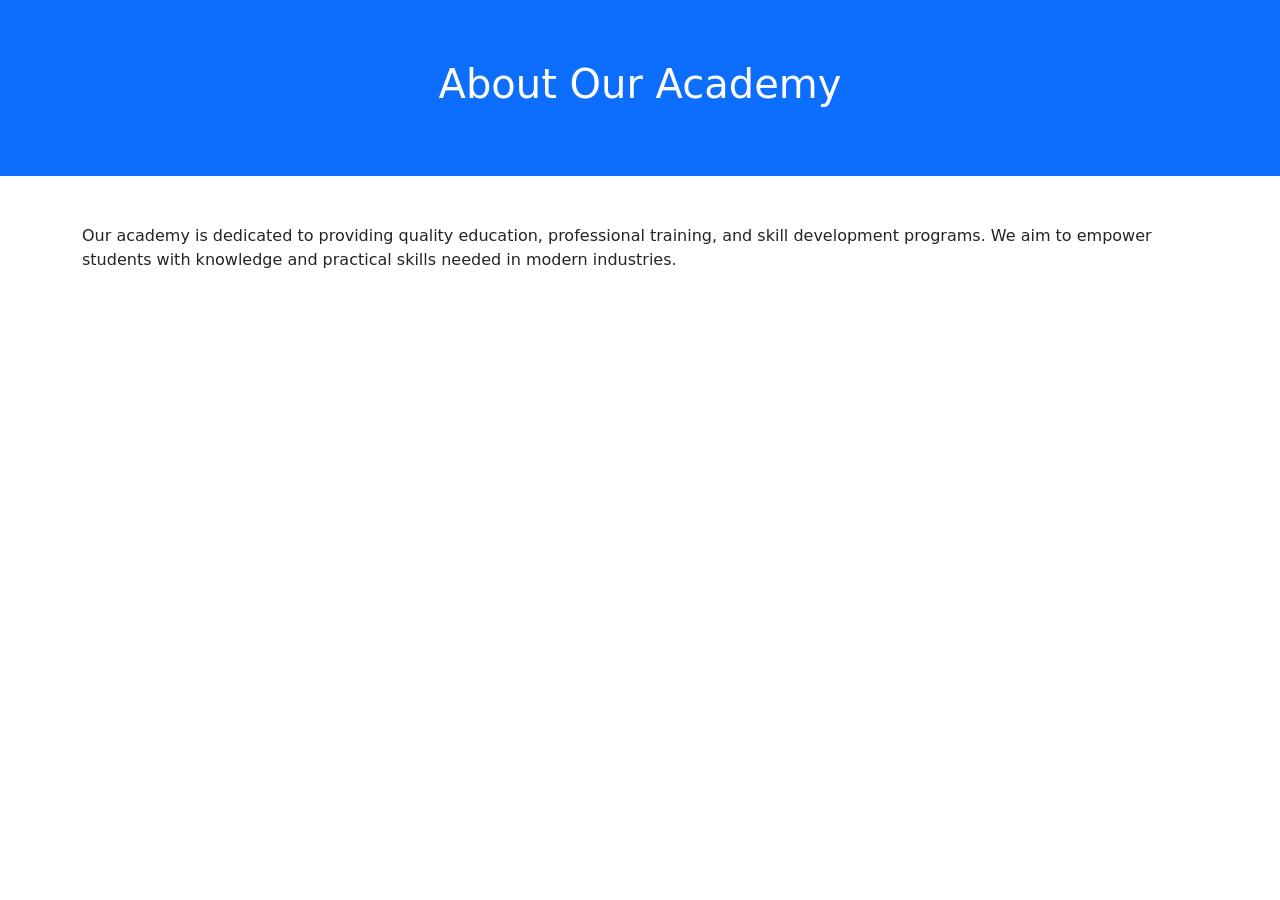
==== about.html @ 00bd58a9 "Add files via upload hy" ====
<!-- ========================= -->
<!-- about.html -->
<!-- ========================= -->
<!DOCTYPE html>
<html lang="en">
<head>
<meta charset="UTF-8">
<meta name="viewport" content="width=device-width, initial-scale=1.0">
<title>About | Academy</title>
<link href="https://cdn.jsdelivr.net/npm/bootstrap@5.3.2/dist/css/bootstrap.min.css" rel="stylesheet">
<link rel="stylesheet" href="css/style.css">
</head>
<body>

<!-- same navbar here -->

<section class="page-header">
<h1>About Our Academy</h1>
</section>

<div class="container py-5">
<p>
Our academy is dedicated to providing quality education, professional training, and skill development programs.
We aim to empower students with knowledge and practical skills needed in modern industries.
</p>
</div>

</body>
</html>
---- css/style.css ----
<!-- ========================= -->
<!-- css/style.css -->
<!-- ========================= -->

body{
font-family:Arial, Helvetica, sans-serif;
}

.hero{
height:90vh;
background:linear-gradient(rgba(0,0,0,0.6),rgba(0,0,0,0.6)),url("https://images.unsplash.com/photo-1523240795612-9a054b0db644");
background-size:cover;
background-position:center;
display:flex;
align-items:center;
}

.page-header{
background:#0d6efd;
color:white;
padding:60px;
text-align:center;
}

.card:hover{
transform:translateY(-5px);
transition:0.3s;
box-shadow:0 10px 20px rgba(0,0,0,0.2);
}
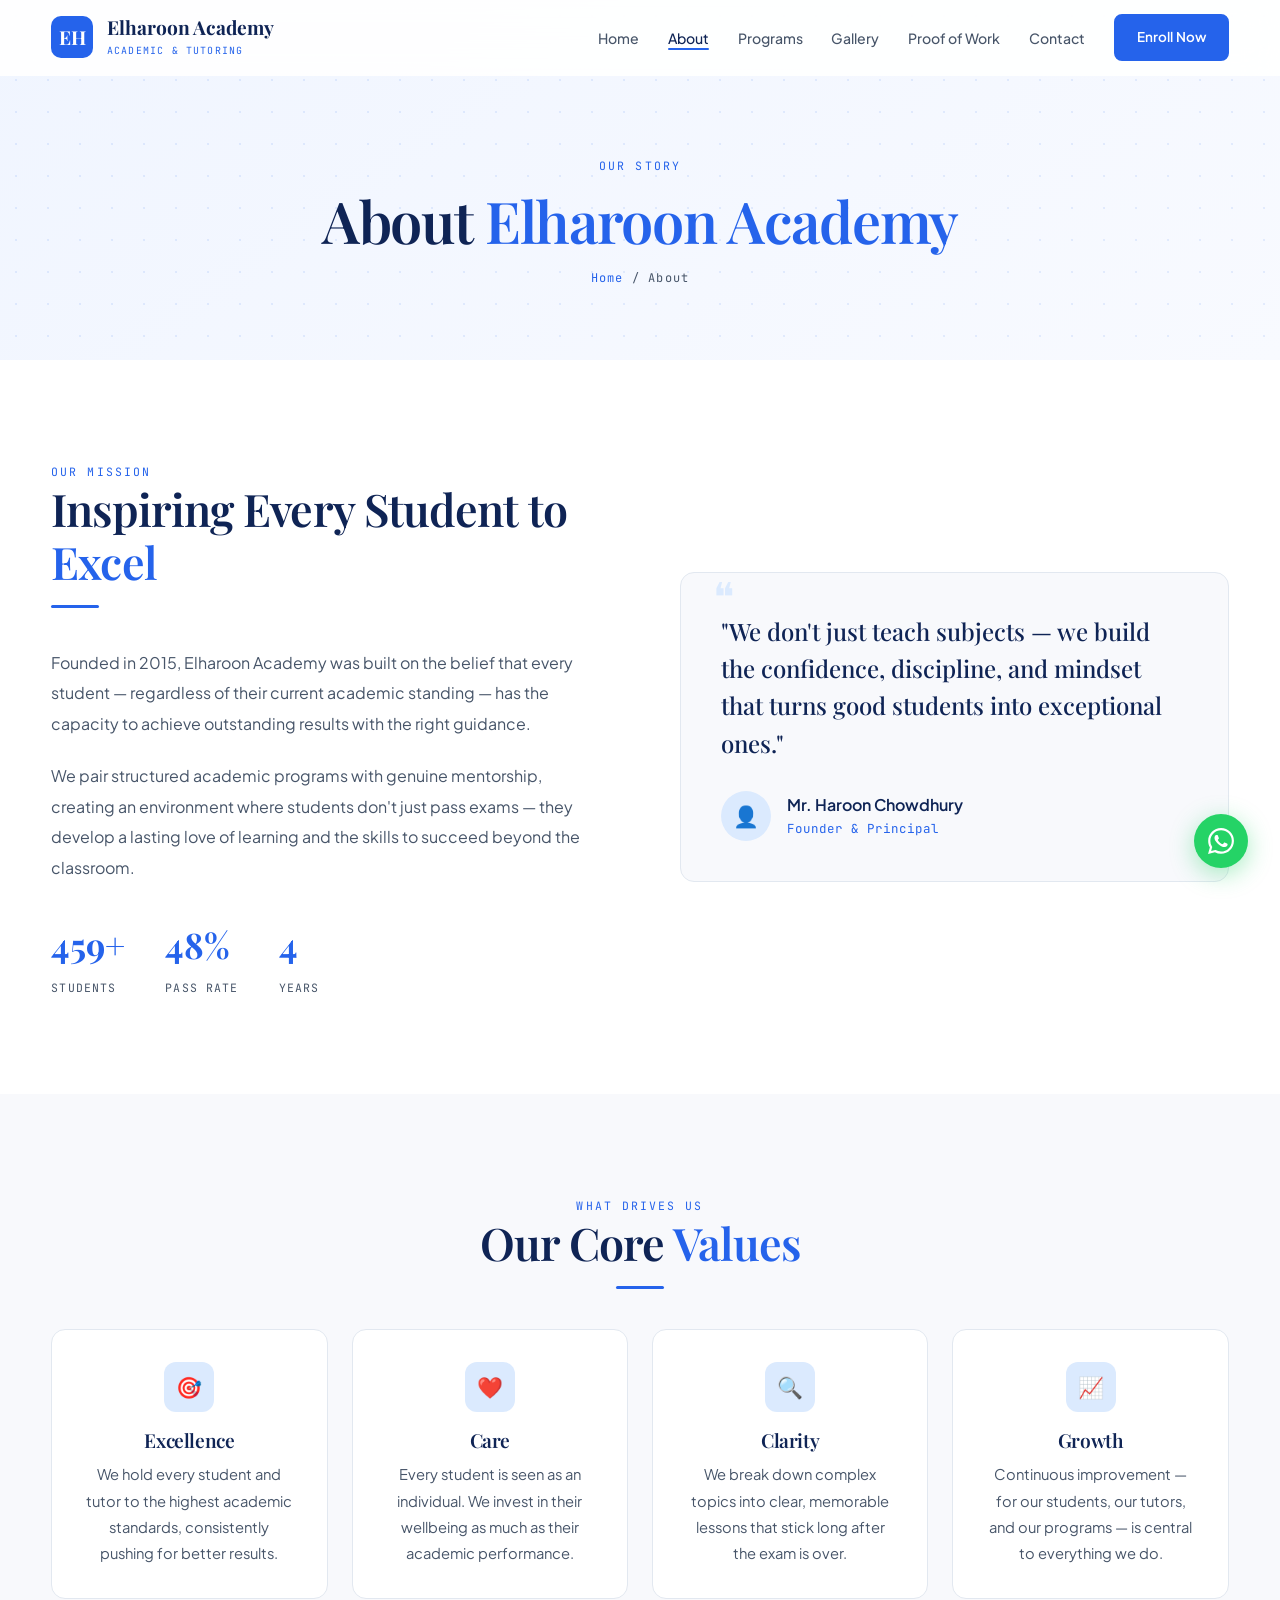
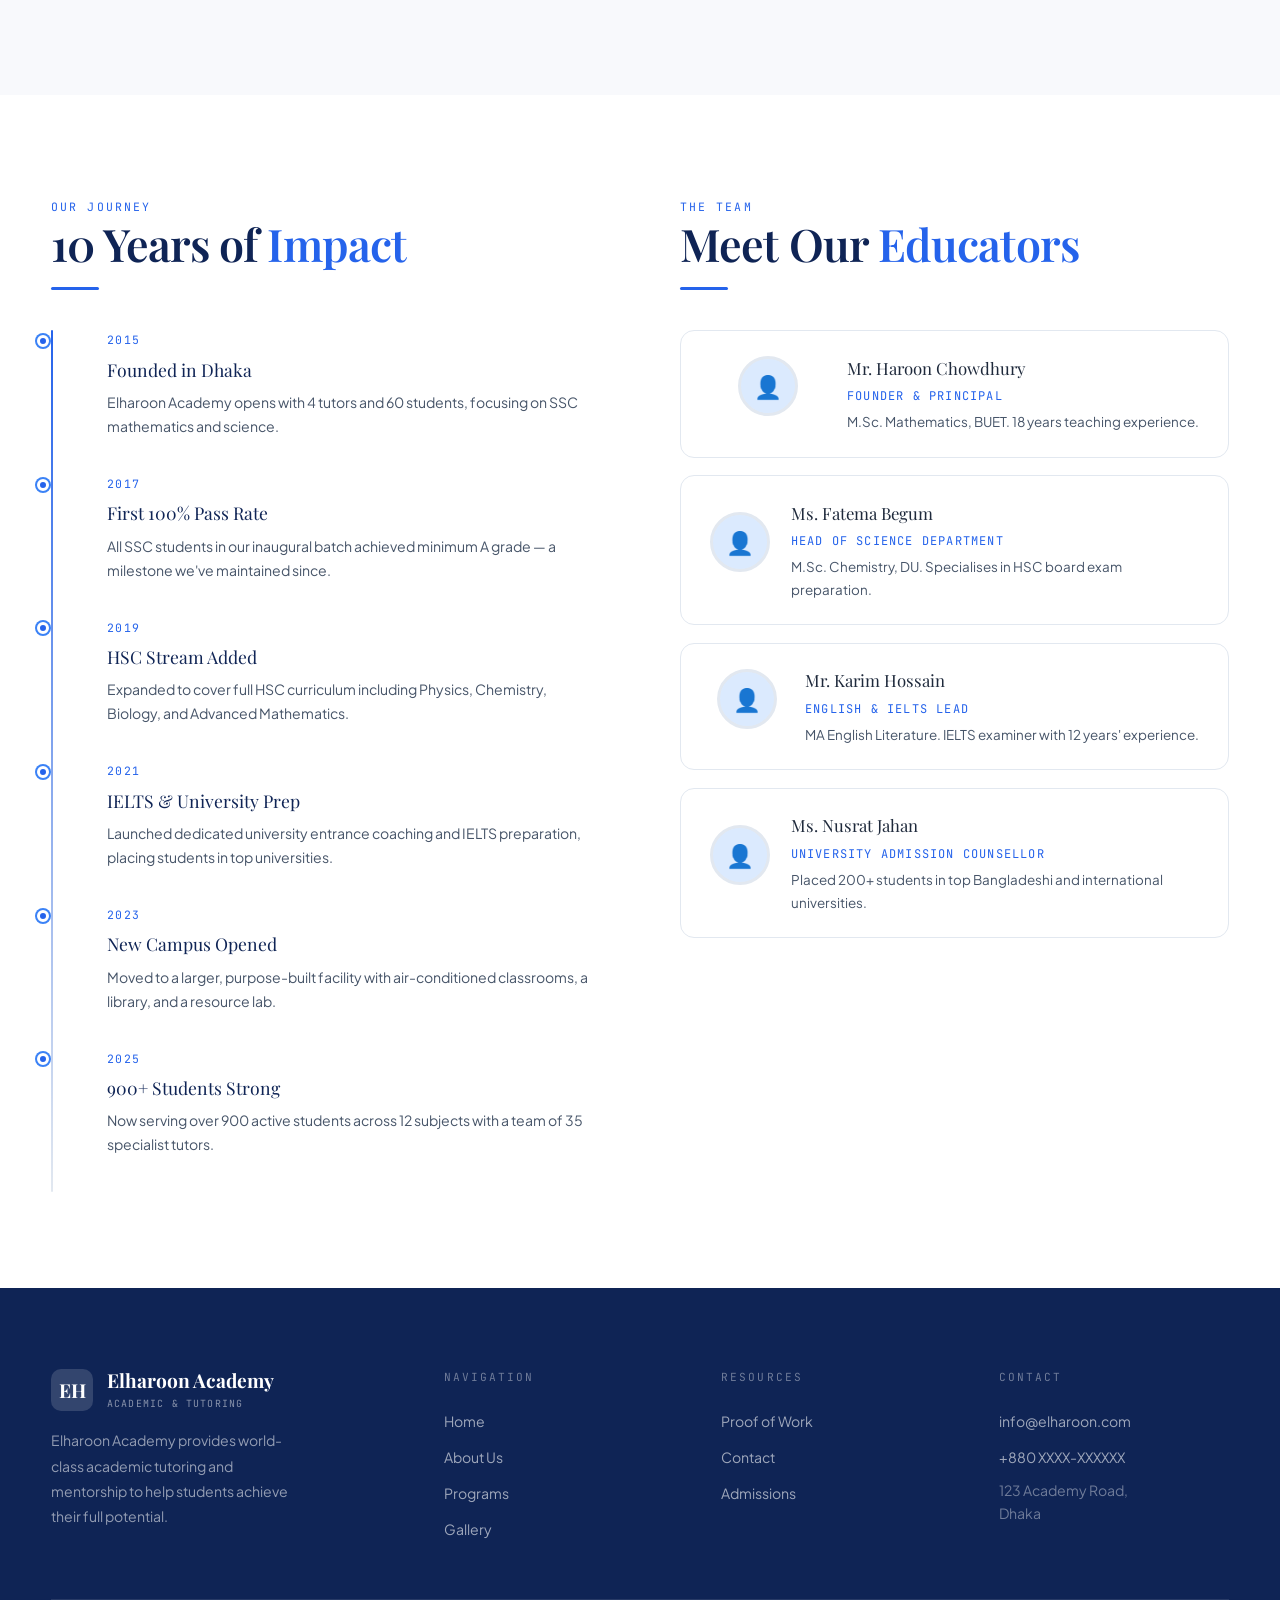
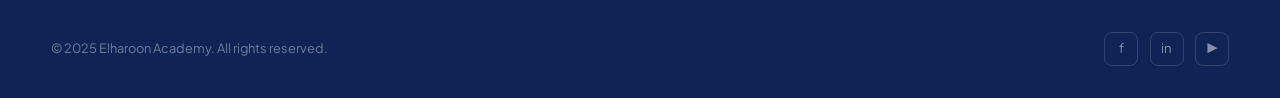
==== commit f687ff09: "Add files via upload" ====
--- a/about.html
+++ b/about.html
@@ -1,36 +1,106 @@
-
-
-<!-- ========================= -->
-<!-- about.html -->
-<!-- ========================= -->
-<!DOCTYPE html>
-<html lang="en">
-<head>
-<meta charset="UTF-8">
-<meta name="viewport" content="width=device-width, initial-scale=1.0">
-<title>About | Academy</title>
-<link href="https://cdn.jsdelivr.net/npm/bootstrap@5.3.2/dist/css/bootstrap.min.css" rel="stylesheet">
-<link rel="stylesheet" href="css/style.css">
-</head>
-<body>
-
-<!-- same navbar here -->
-
-<section class="page-header">
-<h1>About Our Academy</h1>
-</section>
-
-<div class="container py-5">
-<p>
-Our academy is dedicated to providing quality education, professional training, and skill development programs.
-We aim to empower students with knowledge and practical skills needed in modern industries.
-</p>
-</div>
-
-</body>
-</html>
-
-
-
-
-
+<!DOCTYPE html>
+<html lang="en">
+<head>
+  <meta charset="UTF-8" /><meta name="viewport" content="width=device-width, initial-scale=1.0" />
+  <title>About — Elharoon Academy</title>
+  <link rel="stylesheet" href="css/style.css" />
+</head>
+<body>
+<nav class="nav"><div class="nav__inner"><a href="index.html" class="nav__logo"><div class="nav__logo-icon">EH</div><div><span class="nav__logo-name">Elharoon Academy</span><span class="nav__logo-tag">Academic &amp; Tutoring</span></div></a><ul class="nav__links"><li><a href="index.html" class="nav__link">Home</a></li><li><a href="about.html" class="nav__link">About</a></li><li><a href="programs.html" class="nav__link">Programs</a></li><li><a href="gallery.html" class="nav__link">Gallery</a></li><li><a href="proof.html" class="nav__link">Proof of Work</a></li><li><a href="contact.html" class="nav__link">Contact</a></li><li><a href="contact.html" class="btn btn-primary nav__cta">Enroll Now</a></li></ul><button class="nav__toggle"><span></span><span></span><span></span></button></div></nav>
+
+<div class="page-hero"><div class="page-hero__inner container"><p class="eyebrow">Our Story</p><h1 class="page-hero__title">About <span class="text-blue">Elharoon Academy</span></h1><p class="breadcrumb"><a href="index.html">Home</a> / About</p></div></div>
+
+<!-- MISSION -->
+<section class="section">
+  <div class="container">
+    <div class="grid-2" style="align-items:center;gap:5rem">
+      <div class="reveal">
+        <p class="eyebrow">Our Mission</p>
+        <h2 class="section-title" style="text-align:left">Inspiring Every Student to <span class="text-blue">Excel</span></h2>
+        <div class="rule rule--left"></div>
+        <p style="color:var(--slate);line-height:1.9;margin-bottom:1.4rem">Founded in 2015, Elharoon Academy was built on the belief that every student — regardless of their current academic standing — has the capacity to achieve outstanding results with the right guidance.</p>
+        <p style="color:var(--slate);line-height:1.9;margin-bottom:2rem">We pair structured academic programs with genuine mentorship, creating an environment where students don't just pass exams — they develop a lasting love of learning and the skills to succeed beyond the classroom.</p>
+        <div style="display:flex;gap:2.5rem;flex-wrap:wrap">
+          <div><div style="font-family:var(--font-display);font-size:2.2rem;font-weight:700;color:var(--blue-mid)" data-target="900" data-suffix="+">0</div><div style="font-size:.72rem;font-family:var(--font-mono);color:var(--slate);letter-spacing:.1em;text-transform:uppercase;margin-top:.2rem">Students</div></div>
+          <div><div style="font-family:var(--font-display);font-size:2.2rem;font-weight:700;color:var(--blue-mid)" data-target="98" data-suffix="%">0</div><div style="font-size:.72rem;font-family:var(--font-mono);color:var(--slate);letter-spacing:.1em;text-transform:uppercase;margin-top:.2rem">Pass Rate</div></div>
+          <div><div style="font-family:var(--font-display);font-size:2.2rem;font-weight:700;color:var(--blue-mid)" data-target="10" data-suffix="">0</div><div style="font-size:.72rem;font-family:var(--font-mono);color:var(--slate);letter-spacing:.1em;text-transform:uppercase;margin-top:.2rem">Years</div></div>
+        </div>
+      </div>
+      <div class="reveal">
+        <div style="background:var(--off);border:1px solid var(--border);border-radius:var(--radius);padding:2.5rem;position:relative">
+          <div style="position:absolute;top:-12px;left:2rem;font-size:2.5rem;color:var(--blue-pale)">❝</div>
+          <blockquote style="font-family:var(--font-display);font-size:1.5rem;font-weight:500;line-height:1.55;color:var(--navy);margin-bottom:1.8rem">"We don't just teach subjects — we build the confidence, discipline, and mindset that turns good students into exceptional ones."</blockquote>
+          <div style="display:flex;align-items:center;gap:1rem">
+            <div style="width:50px;height:50px;border-radius:50%;background:var(--blue-pale);display:flex;align-items:center;justify-content:center;font-size:1.3rem">👤</div>
+            <div><div style="font-weight:600;color:var(--navy)">Mr. Haroon Chowdhury</div><div style="font-size:.78rem;font-family:var(--font-mono);color:var(--blue-mid);letter-spacing:.08em">Founder &amp; Principal</div></div>
+          </div>
+        </div>
+      </div>
+    </div>
+  </div>
+</section>
+
+<!-- VALUES -->
+<section class="section section--bg">
+  <div class="container text-center">
+    <p class="eyebrow">What Drives Us</p>
+    <h2 class="section-title">Our Core <span class="text-blue">Values</span></h2>
+    <div class="rule"></div>
+    <div class="grid-4" style="margin-top:1rem">
+      <div class="card reveal text-center"><div class="card__icon" style="margin:0 auto 1.1rem">🎯</div><h3 class="card__title">Excellence</h3><p class="card__text">We hold every student and tutor to the highest academic standards, consistently pushing for better results.</p></div>
+      <div class="card reveal text-center"><div class="card__icon" style="margin:0 auto 1.1rem">❤️</div><h3 class="card__title">Care</h3><p class="card__text">Every student is seen as an individual. We invest in their wellbeing as much as their academic performance.</p></div>
+      <div class="card reveal text-center"><div class="card__icon" style="margin:0 auto 1.1rem">🔍</div><h3 class="card__title">Clarity</h3><p class="card__text">We break down complex topics into clear, memorable lessons that stick long after the exam is over.</p></div>
+      <div class="card reveal text-center"><div class="card__icon" style="margin:0 auto 1.1rem">📈</div><h3 class="card__title">Growth</h3><p class="card__text">Continuous improvement — for our students, our tutors, and our programs — is central to everything we do.</p></div>
+    </div>
+  </div>
+</section>
+
+<!-- TIMELINE + TEAM -->
+<section class="section">
+  <div class="container">
+    <div class="grid-2" style="gap:5rem;align-items:start">
+      <div>
+        <p class="eyebrow">Our Journey</p>
+        <h2 class="section-title" style="text-align:left">10 Years of <span class="text-blue">Impact</span></h2>
+        <div class="rule rule--left"></div>
+        <div class="timeline reveal">
+          <div class="tl-item"><div class="tl-year">2015</div><div class="tl-title">Founded in Dhaka</div><div class="tl-text">Elharoon Academy opens with 4 tutors and 60 students, focusing on SSC mathematics and science.</div></div>
+          <div class="tl-item"><div class="tl-year">2017</div><div class="tl-title">First 100% Pass Rate</div><div class="tl-text">All SSC students in our inaugural batch achieved minimum A grade — a milestone we've maintained since.</div></div>
+          <div class="tl-item"><div class="tl-year">2019</div><div class="tl-title">HSC Stream Added</div><div class="tl-text">Expanded to cover full HSC curriculum including Physics, Chemistry, Biology, and Advanced Mathematics.</div></div>
+          <div class="tl-item"><div class="tl-year">2021</div><div class="tl-title">IELTS &amp; University Prep</div><div class="tl-text">Launched dedicated university entrance coaching and IELTS preparation, placing students in top universities.</div></div>
+          <div class="tl-item"><div class="tl-year">2023</div><div class="tl-title">New Campus Opened</div><div class="tl-text">Moved to a larger, purpose-built facility with air-conditioned classrooms, a library, and a resource lab.</div></div>
+          <div class="tl-item"><div class="tl-year">2025</div><div class="tl-title">900+ Students Strong</div><div class="tl-text">Now serving over 900 active students across 12 subjects with a team of 35 specialist tutors.</div></div>
+        </div>
+      </div>
+      <div>
+        <p class="eyebrow">The Team</p>
+        <h2 class="section-title" style="text-align:left">Meet Our <span class="text-blue">Educators</span></h2>
+        <div class="rule rule--left"></div>
+        <div style="display:flex;flex-direction:column;gap:1.1rem">
+          <div class="card reveal" style="display:flex;align-items:center;gap:1.3rem;padding:1.4rem 1.8rem">
+            <div class="team-avatar" style="width:60px;height:60px;font-size:1.4rem;flex-shrink:0">👤</div>
+            <div><div class="team-name" style="font-size:1.05rem">Mr. Haroon Chowdhury</div><div class="team-role">Founder &amp; Principal</div><div class="team-bio" style="font-size:.84rem;margin-top:.3rem">M.Sc. Mathematics, BUET. 18 years teaching experience.</div></div>
+          </div>
+          <div class="card reveal" style="display:flex;align-items:center;gap:1.3rem;padding:1.4rem 1.8rem">
+            <div class="team-avatar" style="width:60px;height:60px;font-size:1.4rem;flex-shrink:0">👤</div>
+            <div><div class="team-name" style="font-size:1.05rem">Ms. Fatema Begum</div><div class="team-role">Head of Science Department</div><div class="team-bio" style="font-size:.84rem;margin-top:.3rem">M.Sc. Chemistry, DU. Specialises in HSC board exam preparation.</div></div>
+          </div>
+          <div class="card reveal" style="display:flex;align-items:center;gap:1.3rem;padding:1.4rem 1.8rem">
+            <div class="team-avatar" style="width:60px;height:60px;font-size:1.4rem;flex-shrink:0">👤</div>
+            <div><div class="team-name" style="font-size:1.05rem">Mr. Karim Hossain</div><div class="team-role">English &amp; IELTS Lead</div><div class="team-bio" style="font-size:.84rem;margin-top:.3rem">MA English Literature. IELTS examiner with 12 years' experience.</div></div>
+          </div>
+          <div class="card reveal" style="display:flex;align-items:center;gap:1.3rem;padding:1.4rem 1.8rem">
+            <div class="team-avatar" style="width:60px;height:60px;font-size:1.4rem;flex-shrink:0">👤</div>
+            <div><div class="team-name" style="font-size:1.05rem">Ms. Nusrat Jahan</div><div class="team-role">University Admission Counsellor</div><div class="team-bio" style="font-size:.84rem;margin-top:.3rem">Placed 200+ students in top Bangladeshi and international universities.</div></div>
+          </div>
+        </div>
+      </div>
+    </div>
+  </div>
+</section>
+
+<footer class="footer"><div class="container"><div class="footer__grid"><div><a href="index.html" class="nav__logo" style="color:#fff"><div class="nav__logo-icon" style="background:rgba(255,255,255,.15)">EH</div><div><span class="nav__logo-name" style="color:#fff">Elharoon Academy</span><span class="nav__logo-tag" style="color:rgba(255,255,255,.5)">Academic &amp; Tutoring</span></div></a><p class="footer__desc">Elharoon Academy provides world-class academic tutoring and mentorship to help students achieve their full potential.</p></div><div><p class="footer__head">Navigation</p><ul class="footer__links"><li><a href="index.html">Home</a></li><li><a href="about.html">About Us</a></li><li><a href="programs.html">Programs</a></li><li><a href="gallery.html">Gallery</a></li></ul></div><div><p class="footer__head">Resources</p><ul class="footer__links"><li><a href="proof.html">Proof of Work</a></li><li><a href="contact.html">Contact</a></li><li><a href="contact.html">Admissions</a></li></ul></div><div><p class="footer__head">Contact</p><ul class="footer__links"><li><a href="mailto:info@elharoon.com">info@elharoon.com</a></li><li><a href="tel:+880XXXXXXXX">+880 XXXX-XXXXXX</a></li><li style="color:rgba(255,255,255,.4);font-size:.88rem">123 Academy Road,<br>Dhaka</li></ul></div></div><div class="footer__bottom"><span>&copy; 2025 Elharoon Academy. All rights reserved.</span><div class="footer__social"><a href="#" class="footer__social-a">f</a><a href="#" class="footer__social-a">in</a><a href="#" class="footer__social-a">&#9654;</a></div></div></div></footer>
+<a href="https://wa.me/880XXXXXXXX" class="wa-btn" target="_blank"><svg viewBox="0 0 24 24"><path d="M17.472 14.382c-.297-.149-1.758-.867-2.03-.967-.273-.099-.471-.148-.67.15-.197.297-.767.966-.94 1.164-.173.199-.347.223-.644.075-.297-.15-1.255-.463-2.39-1.475-.883-.788-1.48-1.761-1.653-2.059-.173-.297-.018-.458.13-.606.134-.133.298-.347.446-.52.149-.174.198-.298.298-.497.099-.198.05-.371-.025-.52-.075-.149-.669-1.612-.916-2.207-.242-.579-.487-.5-.669-.51-.173-.008-.371-.01-.57-.01-.198 0-.52.074-.792.372-.272.297-1.04 1.016-1.04 2.479 0 1.462 1.065 2.875 1.213 3.074.149.198 2.096 3.2 5.077 4.487.709.306 1.262.489 1.694.625.712.227 1.36.195 1.871.118.571-.085 1.758-.719 2.006-1.413.248-.694.248-1.289.173-1.413-.074-.124-.272-.198-.57-.347m-5.421 7.403h-.004a9.87 9.87 0 01-5.031-1.378l-.361-.214-3.741.982.998-3.648-.235-.374a9.86 9.86 0 01-1.51-5.26c.001-5.45 4.436-9.884 9.888-9.884 2.64 0 5.122 1.03 6.988 2.898a9.825 9.825 0 012.893 6.994c-.003 5.45-4.437 9.884-9.885 9.884m8.413-18.297A11.815 11.815 0 0012.05 0C5.495 0 .16 5.335.157 11.892c0 2.096.547 4.142 1.588 5.945L.057 24l6.305-1.654a11.882 11.882 0 005.683 1.448h.005c6.554 0 11.89-5.335 11.893-11.893a11.821 11.821 0 00-3.48-8.413Z"/></svg></a>
+<script src="js/main.js"></script>
+</body>
+</html>
--- a/css/style.css
+++ b/css/style.css
@@ -1,31 +1,288 @@
-
-
-<!-- ========================= -->
-<!-- css/style.css -->
-<!-- ========================= -->
-
-body{
-font-family:Arial, Helvetica, sans-serif;
-}
-
-.hero{
-height:90vh;
-background:linear-gradient(rgba(0,0,0,0.6),rgba(0,0,0,0.6)),url("https://images.unsplash.com/photo-1523240795612-9a054b0db644");
-background-size:cover;
-background-position:center;
-display:flex;
-align-items:center;
-}
-
-.page-header{
-background:#0d6efd;
-color:white;
-padding:60px;
-text-align:center;
-}
-
-.card:hover{
-transform:translateY(-5px);
-transition:0.3s;
-box-shadow:0 10px 20px rgba(0,0,0,0.2);
-}
+@import url('https://fonts.googleapis.com/css2?family=Playfair+Display:wght@400;500;600;700&family=Plus+Jakarta+Sans:wght@300;400;500;600&family=JetBrains+Mono:wght@400;500&display=swap');
+
+:root {
+  --white:     #ffffff;
+  --off:       #f8f9fc;
+  --off2:      #f0f3f8;
+  --blue:      #1a4fba;
+  --blue-mid:  #2563eb;
+  --blue-lt:   #3b82f6;
+  --blue-pale: #dbeafe;
+  --navy:      #0f2455;
+  --slate:     #475569;
+  --slate-lt:  #94a3b8;
+  --border:    #e2e8f0;
+  --border2:   #cbd5e1;
+  --shadow-sm: 0 1px 3px rgba(15,36,85,.06), 0 1px 2px rgba(15,36,85,.04);
+  --shadow:    0 4px 20px rgba(15,36,85,.08), 0 2px 8px rgba(15,36,85,.06);
+  --shadow-lg: 0 20px 60px rgba(15,36,85,.12), 0 8px 24px rgba(15,36,85,.08);
+  --font-display: 'Playfair Display', Georgia, serif;
+  --font-body:    'Plus Jakarta Sans', sans-serif;
+  --font-mono:    'JetBrains Mono', monospace;
+  --nav-h: 76px;
+  --radius: 14px;
+  --radius-sm: 8px;
+  --transition: .3s cubic-bezier(.4,0,.2,1);
+}
+
+*, *::before, *::after { box-sizing: border-box; margin: 0; padding: 0; }
+html { scroll-behavior: smooth; font-size: 16px; }
+body { background: var(--white); color: #1e293b; font-family: var(--font-body); font-weight: 400; line-height: 1.7; overflow-x: hidden; }
+img { max-width: 100%; height: auto; display: block; }
+a { color: inherit; text-decoration: none; }
+ul { list-style: none; }
+button { cursor: pointer; font-family: inherit; }
+
+/* TYPE */
+h1,h2,h3,h4 { font-family: var(--font-display); font-weight: 600; line-height: 1.18; letter-spacing: -.02em; color: var(--navy); }
+.eyebrow { font-family: var(--font-mono); font-size: .72rem; letter-spacing: .18em; text-transform: uppercase; color: var(--blue-mid); display: inline-block; }
+.section-title { font-size: clamp(2rem, 3.5vw, 3rem); margin-bottom: 1rem; }
+.section-sub { font-size: 1.05rem; color: var(--slate); max-width: 540px; margin: 0 auto 3.5rem; line-height: 1.8; }
+.text-blue { color: var(--blue-mid); }
+.text-slate { color: var(--slate); }
+
+/* LAYOUT */
+.container { width: min(1180px, 92vw); margin: 0 auto; }
+.section { padding: 96px 0; }
+.section--bg { background: var(--off); }
+.section--bg2 { background: var(--off2); }
+.grid-2 { display: grid; grid-template-columns: 1fr 1fr; gap: 2.5rem; }
+.grid-3 { display: grid; grid-template-columns: repeat(3,1fr); gap: 2rem; }
+.grid-4 { display: grid; grid-template-columns: repeat(4,1fr); gap: 1.5rem; }
+.text-center { text-align: center; }
+
+/* DIVIDER */
+.rule { display: block; width: 48px; height: 3px; background: var(--blue-mid); border-radius: 4px; margin: 1rem auto 2.5rem; }
+.rule--left { margin-left: 0; }
+
+/* BUTTONS */
+.btn { display: inline-flex; align-items: center; gap: .5rem; padding: .8rem 1.9rem; border-radius: var(--radius-sm); font-size: .9rem; font-weight: 600; letter-spacing: .01em; transition: var(--transition); border: 2px solid transparent; white-space: nowrap; font-family: var(--font-body); }
+.btn-primary { background: var(--blue-mid); color: #fff; border-color: var(--blue-mid); }
+.btn-primary:hover { background: var(--blue); border-color: var(--blue); box-shadow: 0 6px 20px rgba(37,99,235,.28); transform: translateY(-1px); }
+.btn-outline { background: transparent; border-color: var(--border2); color: var(--navy); }
+.btn-outline:hover { border-color: var(--blue-mid); color: var(--blue-mid); transform: translateY(-1px); }
+.btn-white { background: #fff; color: var(--blue); border-color: #fff; }
+.btn-white:hover { background: var(--blue-pale); transform: translateY(-1px); }
+
+/* NAV */
+.nav { position: fixed; top: 0; left: 0; right: 0; z-index: 1000; height: var(--nav-h); display: flex; align-items: center; background: rgba(255,255,255,.9); backdrop-filter: blur(16px); border-bottom: 1px solid transparent; transition: var(--transition); }
+.nav.scrolled { border-bottom-color: var(--border); box-shadow: var(--shadow-sm); }
+.nav__inner { width: min(1180px,92vw); margin: 0 auto; display: flex; align-items: center; justify-content: space-between; }
+.nav__logo { display: flex; align-items: center; gap: .85rem; }
+.nav__logo-icon { width: 42px; height: 42px; background: var(--blue-mid); border-radius: 10px; display: flex; align-items: center; justify-content: center; font-family: var(--font-display); font-size: 1.2rem; font-weight: 700; color: #fff; flex-shrink: 0; }
+.nav__logo-name { font-family: var(--font-display); font-size: 1.2rem; font-weight: 700; color: var(--navy); line-height: 1.1; }
+.nav__logo-tag { font-size: .62rem; font-family: var(--font-mono); letter-spacing: .12em; color: var(--blue-mid); text-transform: uppercase; display: block; }
+.nav__links { display: flex; align-items: center; gap: 1.8rem; }
+.nav__link { font-size: .88rem; font-weight: 500; color: var(--slate); transition: var(--transition); position: relative; }
+.nav__link::after { content: ''; position: absolute; bottom: -3px; left: 0; width: 0; height: 2px; background: var(--blue-mid); border-radius: 2px; transition: var(--transition); }
+.nav__link:hover, .nav__link.active { color: var(--navy); }
+.nav__link:hover::after, .nav__link.active::after { width: 100%; }
+.nav__cta { padding: .6rem 1.3rem; font-size: .84rem; }
+.nav__toggle { display: none; flex-direction: column; gap: 5px; background: none; border: none; padding: 4px; }
+.nav__toggle span { display: block; width: 24px; height: 2px; background: var(--navy); border-radius: 2px; transition: var(--transition); }
+
+/* HERO */
+.hero { min-height: 100vh; display: flex; align-items: center; position: relative; overflow: hidden; background: linear-gradient(145deg, #f0f5ff 0%, #ffffff 50%, #f8faff 100%); }
+.hero__shapes { position: absolute; inset: 0; pointer-events: none; }
+.hero__circle { position: absolute; border-radius: 50%; }
+.hero__circle--1 { width: 600px; height: 600px; background: radial-gradient(circle, rgba(37,99,235,.06) 0%, transparent 70%); top: -150px; right: -100px; }
+.hero__circle--2 { width: 400px; height: 400px; background: radial-gradient(circle, rgba(26,79,186,.05) 0%, transparent 70%); bottom: -100px; left: -80px; }
+.hero__dots { position: absolute; inset: 0; background-image: radial-gradient(rgba(37,99,235,.12) 1px, transparent 1px); background-size: 36px 36px; mask-image: radial-gradient(ellipse 70% 80% at 80% 30%, black 0%, transparent 70%); }
+.hero__inner { position: relative; z-index: 2; padding-top: var(--nav-h); display: grid; grid-template-columns: 1fr 1fr; gap: 4rem; align-items: center; }
+.hero__badge { display: inline-flex; align-items: center; gap: .6rem; background: var(--blue-pale); color: var(--blue); border-radius: 100px; padding: .4rem 1rem; font-size: .78rem; font-family: var(--font-mono); letter-spacing: .1em; margin-bottom: 1.6rem; border: 1px solid rgba(37,99,235,.15); }
+.hero__badge::before { content: ''; width: 7px; height: 7px; border-radius: 50%; background: var(--blue-mid); animation: blink 2s ease-in-out infinite; }
+@keyframes blink { 0%,100%{opacity:1} 50%{opacity:.3} }
+.hero__title { font-size: clamp(2.6rem, 5vw, 4.4rem); font-weight: 700; margin-bottom: 1.5rem; color: var(--navy); }
+.hero__title span { color: var(--blue-mid); }
+.hero__desc { font-size: 1.08rem; color: var(--slate); max-width: 480px; line-height: 1.85; margin-bottom: 2.5rem; }
+.hero__actions { display: flex; gap: 1rem; flex-wrap: wrap; margin-bottom: 3.5rem; }
+.hero__stats { display: flex; gap: 2.5rem; padding-top: 2.5rem; border-top: 1px solid var(--border); }
+.hero__stat-n { font-family: var(--font-display); font-size: 2rem; font-weight: 700; color: var(--blue-mid); line-height: 1; }
+.hero__stat-l { font-size: .75rem; font-family: var(--font-mono); letter-spacing: .1em; color: var(--slate); text-transform: uppercase; margin-top: .25rem; }
+
+/* HERO VISUAL */
+.hero__visual { position: relative; }
+.hero__card-stack { position: relative; padding: 1rem; }
+.hero__main-card { background: var(--white); border-radius: 20px; border: 1px solid var(--border); box-shadow: var(--shadow-lg); padding: 2.5rem; }
+.hero__main-card-header { display: flex; align-items: center; gap: 1rem; margin-bottom: 2rem; padding-bottom: 1.5rem; border-bottom: 1px solid var(--border); }
+.hero__avatar { width: 52px; height: 52px; border-radius: 12px; background: var(--blue-pale); display: flex; align-items: center; justify-content: center; font-size: 1.5rem; }
+.hero__mini-stat { display: flex; align-items: center; justify-content: space-between; padding: .85rem 1rem; background: var(--off); border-radius: var(--radius-sm); margin-bottom: .7rem; }
+.hero__mini-stat:last-child { margin-bottom: 0; }
+.hero__mini-label { font-size: .82rem; color: var(--slate); font-weight: 500; }
+.hero__mini-val { font-family: var(--font-mono); font-size: .82rem; color: var(--blue); font-weight: 600; }
+.hero__float-badge { position: absolute; background: var(--white); border: 1px solid var(--border); border-radius: 12px; box-shadow: var(--shadow); padding: .9rem 1.2rem; display: flex; align-items: center; gap: .7rem; animation: float 5s ease-in-out infinite; }
+.hero__float-badge--1 { top: -10px; right: -20px; animation-delay: 0s; }
+.hero__float-badge--2 { bottom: 20px; left: -20px; animation-delay: 2.5s; }
+.hero__float-icon { font-size: 1.3rem; }
+.hero__float-text { font-size: .78rem; font-weight: 600; color: var(--navy); line-height: 1.3; }
+.hero__float-sub { font-size: .68rem; color: var(--slate); display: block; }
+@keyframes float { 0%,100%{transform:translateY(0)} 50%{transform:translateY(-8px)} }
+
+/* PAGE HERO */
+.page-hero { padding: 150px 0 72px; background: linear-gradient(145deg, #f0f5ff, #f8faff); position: relative; overflow: hidden; text-align: center; }
+.page-hero::before { content: ''; position: absolute; inset: 0; background-image: radial-gradient(rgba(37,99,235,.1) 1px, transparent 1px); background-size: 32px 32px; }
+.page-hero__inner { position: relative; z-index: 1; }
+.page-hero__title { font-size: clamp(2.4rem,4.5vw,3.8rem); margin: .6rem 0 .8rem; }
+.breadcrumb { font-family: var(--font-mono); font-size: .75rem; letter-spacing: .1em; color: var(--slate); }
+.breadcrumb a { color: var(--blue-mid); }
+.breadcrumb a:hover { text-decoration: underline; }
+
+/* CARDS */
+.card { background: var(--white); border: 1px solid var(--border); border-radius: var(--radius); padding: 2rem; transition: var(--transition); }
+.card:hover { box-shadow: var(--shadow); border-color: var(--border2); transform: translateY(-4px); }
+.card__icon { width: 50px; height: 50px; border-radius: 12px; background: var(--blue-pale); display: flex; align-items: center; justify-content: center; font-size: 1.3rem; margin-bottom: 1.3rem; }
+.card__title { font-family: var(--font-display); font-size: 1.2rem; margin-bottom: .6rem; color: var(--navy); }
+.card__text { font-size: .92rem; color: var(--slate); line-height: 1.78; }
+
+/* STATS STRIP */
+.stats-strip { background: var(--navy); padding: 3rem 0; }
+.stats-strip__inner { display: grid; grid-template-columns: repeat(4,1fr); gap: 2rem; text-align: center; }
+.stat__n { font-family: var(--font-display); font-size: 2.6rem; font-weight: 700; color: #fff; line-height: 1; }
+.stat__l { font-size: .75rem; font-family: var(--font-mono); letter-spacing: .12em; color: rgba(255,255,255,.5); text-transform: uppercase; margin-top: .45rem; }
+
+/* PROGRAM CARDS */
+.prog-card { background: var(--white); border: 1px solid var(--border); border-radius: var(--radius); overflow: hidden; transition: var(--transition); display: flex; flex-direction: column; }
+.prog-card:hover { box-shadow: var(--shadow-lg); border-color: var(--blue-lt); transform: translateY(-5px); }
+.prog-card__top { padding: 1.8rem 2rem 1.5rem; border-bottom: 1px solid var(--border); display: flex; align-items: center; gap: 1rem; }
+.prog-card__ico { width: 46px; height: 46px; border-radius: 10px; background: var(--blue-pale); display: flex; align-items: center; justify-content: center; font-size: 1.2rem; flex-shrink: 0; }
+.prog-card__name { font-family: var(--font-display); font-size: 1.2rem; color: var(--navy); }
+.prog-card__lvl { font-size: .68rem; font-family: var(--font-mono); letter-spacing: .1em; color: var(--blue-mid); text-transform: uppercase; margin-top: .2rem; }
+.prog-card__body { padding: 1.5rem 2rem; flex: 1; }
+.prog-card__desc { font-size: .9rem; color: var(--slate); margin-bottom: 1.2rem; line-height: 1.75; }
+.prog-card__feat { display: flex; flex-direction: column; gap: .5rem; }
+.prog-card__feat-item { display: flex; align-items: center; gap: .6rem; font-size: .86rem; color: var(--slate); }
+.prog-card__feat-item::before { content: ''; width: 6px; height: 6px; border-radius: 50%; background: var(--blue-mid); flex-shrink: 0; }
+.prog-card__foot { padding: 1.4rem 2rem; border-top: 1px solid var(--border); display: flex; align-items: center; justify-content: space-between; background: var(--off); }
+.prog-card__price { font-family: var(--font-display); font-size: 1.5rem; font-weight: 700; color: var(--navy); }
+.prog-card__price span { font-size: .8rem; font-weight: 400; color: var(--slate); font-family: var(--font-body); }
+
+/* GALLERY */
+.gallery-grid { display: grid; grid-template-columns: repeat(3,1fr); grid-auto-rows: 240px; gap: .85rem; }
+.gal-item { border-radius: var(--radius); overflow: hidden; position: relative; background: var(--off2); border: 1px solid var(--border); cursor: pointer; }
+.gal-item--wide { grid-column: span 2; }
+.gal-item--tall { grid-row: span 2; }
+.gal-item img { width: 100%; height: 100%; object-fit: cover; transition: transform .55s ease; }
+.gal-item:hover img { transform: scale(1.05); }
+.gal-item__cover { position: absolute; inset: 0; background: linear-gradient(to top, rgba(15,36,85,.65) 0%, transparent 55%); opacity: 0; transition: var(--transition); display: flex; align-items: flex-end; padding: 1.2rem; }
+.gal-item:hover .gal-item__cover { opacity: 1; }
+.gal-item__label { color: #fff; font-family: var(--font-display); font-size: 1rem; }
+.gal-placeholder { width: 100%; height: 100%; display: flex; align-items: center; justify-content: center; flex-direction: column; gap: .7rem; color: var(--slate-lt); font-size: .82rem; font-family: var(--font-mono); letter-spacing: .06em; }
+.gal-placeholder .ico { font-size: 2.2rem; opacity: .4; }
+.lightbox { display: none; position: fixed; inset: 0; z-index: 2000; background: rgba(15,36,85,.92); align-items: center; justify-content: center; }
+.lightbox.open { display: flex; }
+.lightbox img { max-width: 90vw; max-height: 85vh; border-radius: var(--radius); box-shadow: var(--shadow-lg); }
+.lb-close { position: absolute; top: 1.5rem; right: 1.5rem; width: 40px; height: 40px; border-radius: 50%; background: rgba(255,255,255,.15); border: 1px solid rgba(255,255,255,.2); color: #fff; font-size: 1.1rem; cursor: pointer; transition: var(--transition); }
+.lb-close:hover { background: rgba(255,255,255,.25); }
+
+/* PROOF */
+.proof-row { display: flex; flex-direction: column; gap: .9rem; }
+.proof-item { display: flex; align-items: center; gap: 1.3rem; padding: 1.4rem 1.6rem; background: var(--white); border: 1px solid var(--border); border-radius: var(--radius-sm); transition: var(--transition); text-decoration: none; color: inherit; }
+.proof-item:hover { box-shadow: var(--shadow); border-color: var(--blue-lt); transform: translateX(4px); }
+.proof-item__ico { width: 42px; height: 42px; border-radius: 10px; background: var(--blue-pale); display: flex; align-items: center; justify-content: center; font-size: 1.1rem; flex-shrink: 0; }
+.proof-item__title { font-weight: 600; font-size: .95rem; color: var(--navy); margin-bottom: .2rem; }
+.proof-item__meta { font-size: .78rem; color: var(--slate); font-family: var(--font-mono); letter-spacing: .05em; }
+.proof-item__arr { margin-left: auto; color: var(--blue-mid); opacity: 0; transition: var(--transition); font-size: 1.1rem; }
+.proof-item:hover .proof-item__arr { opacity: 1; transform: translateX(3px); }
+
+/* TESTIMONIAL */
+.testi-card { background: var(--white); border: 1px solid var(--border); border-radius: var(--radius); padding: 2rem; transition: var(--transition); }
+.testi-card:hover { box-shadow: var(--shadow); border-color: var(--border2); }
+.testi-stars { color: #f59e0b; font-size: .9rem; letter-spacing: 2px; margin-bottom: 1rem; }
+.testi-text { font-size: .93rem; color: var(--slate); line-height: 1.8; margin-bottom: 1.3rem; font-style: italic; }
+.testi-author { display: flex; align-items: center; gap: .8rem; }
+.testi-avatar { width: 40px; height: 40px; border-radius: 50%; background: var(--blue-pale); display: flex; align-items: center; justify-content: center; font-size: 1rem; flex-shrink: 0; }
+.testi-name { font-weight: 600; font-size: .9rem; color: var(--navy); }
+.testi-prog { font-size: .75rem; color: var(--blue-mid); font-family: var(--font-mono); letter-spacing: .06em; }
+
+/* ABOUT TIMELINE */
+.timeline { position: relative; padding-left: 1.5rem; }
+.timeline::before { content: ''; position: absolute; left: 0; top: 0; bottom: 0; width: 2px; background: linear-gradient(to bottom, var(--blue-mid), var(--border)); border-radius: 2px; }
+.tl-item { position: relative; padding-left: 2rem; padding-bottom: 2.2rem; }
+.tl-item::before { content: ''; position: absolute; left: -2.4rem; top: .3rem; width: 12px; height: 12px; border-radius: 50%; background: var(--blue-mid); border: 3px solid var(--white); box-shadow: 0 0 0 2px var(--blue-lt); }
+.tl-year { font-family: var(--font-mono); font-size: .72rem; color: var(--blue-mid); letter-spacing: .1em; margin-bottom: .3rem; }
+.tl-title { font-family: var(--font-display); font-size: 1.1rem; margin-bottom: .4rem; color: var(--navy); }
+.tl-text { font-size: .88rem; color: var(--slate); line-height: 1.7; }
+
+/* TEAM */
+.team-card { text-align: center; padding: 2rem 1.5rem; background: var(--white); border: 1px solid var(--border); border-radius: var(--radius); transition: var(--transition); }
+.team-card:hover { box-shadow: var(--shadow); border-color: var(--border2); transform: translateY(-4px); }
+.team-avatar { width: 80px; height: 80px; border-radius: 50%; background: var(--blue-pale); border: 3px solid var(--border); margin: 0 auto 1rem; display: flex; align-items: center; justify-content: center; font-size: 1.8rem; overflow: hidden; }
+.team-avatar img { width: 100%; height: 100%; object-fit: cover; }
+.team-name { font-family: var(--font-display); font-size: 1.15rem; margin-bottom: .25rem; }
+.team-role { font-size: .75rem; font-family: var(--font-mono); color: var(--blue-mid); letter-spacing: .1em; text-transform: uppercase; }
+.team-bio { font-size: .86rem; color: var(--slate); margin-top: .7rem; }
+
+/* CONTACT */
+.contact-wrap { display: grid; grid-template-columns: 1fr 1.5fr; gap: 4rem; align-items: start; }
+.ci-item { display: flex; gap: 1rem; align-items: flex-start; margin-bottom: 1.8rem; }
+.ci-icon { width: 42px; height: 42px; border-radius: 10px; background: var(--blue-pale); display: flex; align-items: center; justify-content: center; font-size: 1rem; flex-shrink: 0; }
+.ci-label { font-size: .72rem; font-family: var(--font-mono); letter-spacing: .1em; color: var(--blue-mid); text-transform: uppercase; margin-bottom: .25rem; }
+.ci-val { font-size: .92rem; color: var(--slate); }
+.form-group { margin-bottom: 1.3rem; }
+.form-group label { display: block; font-size: .76rem; font-family: var(--font-mono); letter-spacing: .1em; color: var(--slate); text-transform: uppercase; margin-bottom: .45rem; font-weight: 500; }
+.form-group input, .form-group select, .form-group textarea { width: 100%; background: var(--off); border: 1.5px solid var(--border); border-radius: var(--radius-sm); color: #1e293b; font-family: var(--font-body); font-size: .92rem; padding: .82rem 1.1rem; outline: none; transition: var(--transition); }
+.form-group input:focus, .form-group select:focus, .form-group textarea:focus { border-color: var(--blue-mid); background: var(--white); box-shadow: 0 0 0 3px rgba(37,99,235,.1); }
+.form-group textarea { resize: vertical; min-height: 120px; }
+.form-group select option { background: #fff; }
+.form-row { display: grid; grid-template-columns: 1fr 1fr; gap: 1rem; }
+
+/* WHATSAPP */
+.wa-btn { position: fixed; bottom: 2rem; right: 2rem; z-index: 999; width: 54px; height: 54px; border-radius: 50%; background: #25D366; display: flex; align-items: center; justify-content: center; box-shadow: 0 6px 24px rgba(37,211,102,.4); transition: var(--transition); }
+.wa-btn:hover { transform: scale(1.1); box-shadow: 0 10px 32px rgba(37,211,102,.5); }
+.wa-btn svg { width: 26px; height: 26px; fill: #fff; }
+
+/* FOOTER */
+.footer { background: var(--navy); color: rgba(255,255,255,.8); padding: 5rem 0 2rem; }
+.footer__grid { display: grid; grid-template-columns: 1.5fr 1fr 1fr 1fr; gap: 3rem; padding-bottom: 3rem; border-bottom: 1px solid rgba(255,255,255,.1); margin-bottom: 2rem; }
+.footer__desc { font-size: .88rem; color: rgba(255,255,255,.55); margin-top: 1rem; line-height: 1.8; max-width: 240px; }
+.footer__head { font-family: var(--font-mono); font-size: .7rem; letter-spacing: .18em; text-transform: uppercase; color: rgba(255,255,255,.4); margin-bottom: 1.2rem; }
+.footer__links li { margin-bottom: .55rem; }
+.footer__links a { font-size: .88rem; color: rgba(255,255,255,.6); transition: var(--transition); }
+.footer__links a:hover { color: #fff; }
+.footer__bottom { display: flex; align-items: center; justify-content: space-between; font-size: .8rem; color: rgba(255,255,255,.4); }
+.footer__social { display: flex; gap: .7rem; }
+.footer__social-a { width: 34px; height: 34px; border: 1px solid rgba(255,255,255,.15); border-radius: 8px; display: flex; align-items: center; justify-content: center; font-size: .82rem; color: rgba(255,255,255,.5); transition: var(--transition); }
+.footer__social-a:hover { border-color: rgba(255,255,255,.4); color: #fff; }
+
+/* BADGE PILL */
+.pill { display: inline-flex; align-items: center; gap: .45rem; padding: .35rem .85rem; border-radius: 100px; background: var(--blue-pale); border: 1px solid rgba(37,99,235,.15); font-size: .75rem; font-family: var(--font-mono); letter-spacing: .08em; color: var(--blue); }
+
+/* REVEAL */
+.reveal { opacity: 0; transform: translateY(24px); transition: opacity .65s ease, transform .65s ease; }
+.reveal.visible { opacity: 1; transform: none; }
+
+/* CTA BANNER */
+.cta-banner { background: linear-gradient(135deg, var(--navy) 0%, var(--blue) 100%); padding: 80px 0; text-align: center; position: relative; overflow: hidden; }
+.cta-banner::before { content: ''; position: absolute; inset: 0; background-image: radial-gradient(rgba(255,255,255,.06) 1px, transparent 1px); background-size: 30px 30px; }
+.cta-banner__inner { position: relative; z-index: 1; }
+
+/* RESPONSIVE */
+@media (max-width: 1024px) {
+  .grid-4 { grid-template-columns: repeat(2,1fr); }
+  .footer__grid { grid-template-columns: 1fr 1fr; }
+  .contact-wrap { grid-template-columns: 1fr; gap: 3rem; }
+  .stats-strip__inner { grid-template-columns: repeat(2,1fr); }
+  .hero__inner { grid-template-columns: 1fr; gap: 3rem; }
+  .hero__visual { display: none; }
+}
+@media (max-width: 768px) {
+  :root { --nav-h: 68px; }
+  .nav__links { display: none; }
+  .nav__toggle { display: flex; }
+  .nav__links.open { display: flex; flex-direction: column; position: fixed; top: var(--nav-h); left: 0; right: 0; background: rgba(255,255,255,.98); backdrop-filter: blur(20px); border-bottom: 1px solid var(--border); padding: 1.5rem 1.5rem 2rem; gap: 1.1rem; align-items: flex-start; }
+  .nav__link { font-size: 1rem; }
+  .grid-2, .grid-3 { grid-template-columns: 1fr; }
+  .gallery-grid { grid-template-columns: repeat(2,1fr); grid-auto-rows: 180px; }
+  .gal-item--wide { grid-column: span 1; }
+  .footer__grid { grid-template-columns: 1fr; gap: 2rem; }
+  .footer__bottom { flex-direction: column; gap: 1rem; text-align: center; }
+  .form-row { grid-template-columns: 1fr; }
+  .section { padding: 68px 0; }
+  .hero__stats { gap: 1.5rem; flex-wrap: wrap; }
+}
+@media (max-width: 480px) {
+  .hero__actions { flex-direction: column; }
+  .btn { width: 100%; justify-content: center; }
+  .stats-strip__inner { grid-template-columns: 1fr 1fr; }
+  .gallery-grid { grid-template-columns: 1fr; }
+}
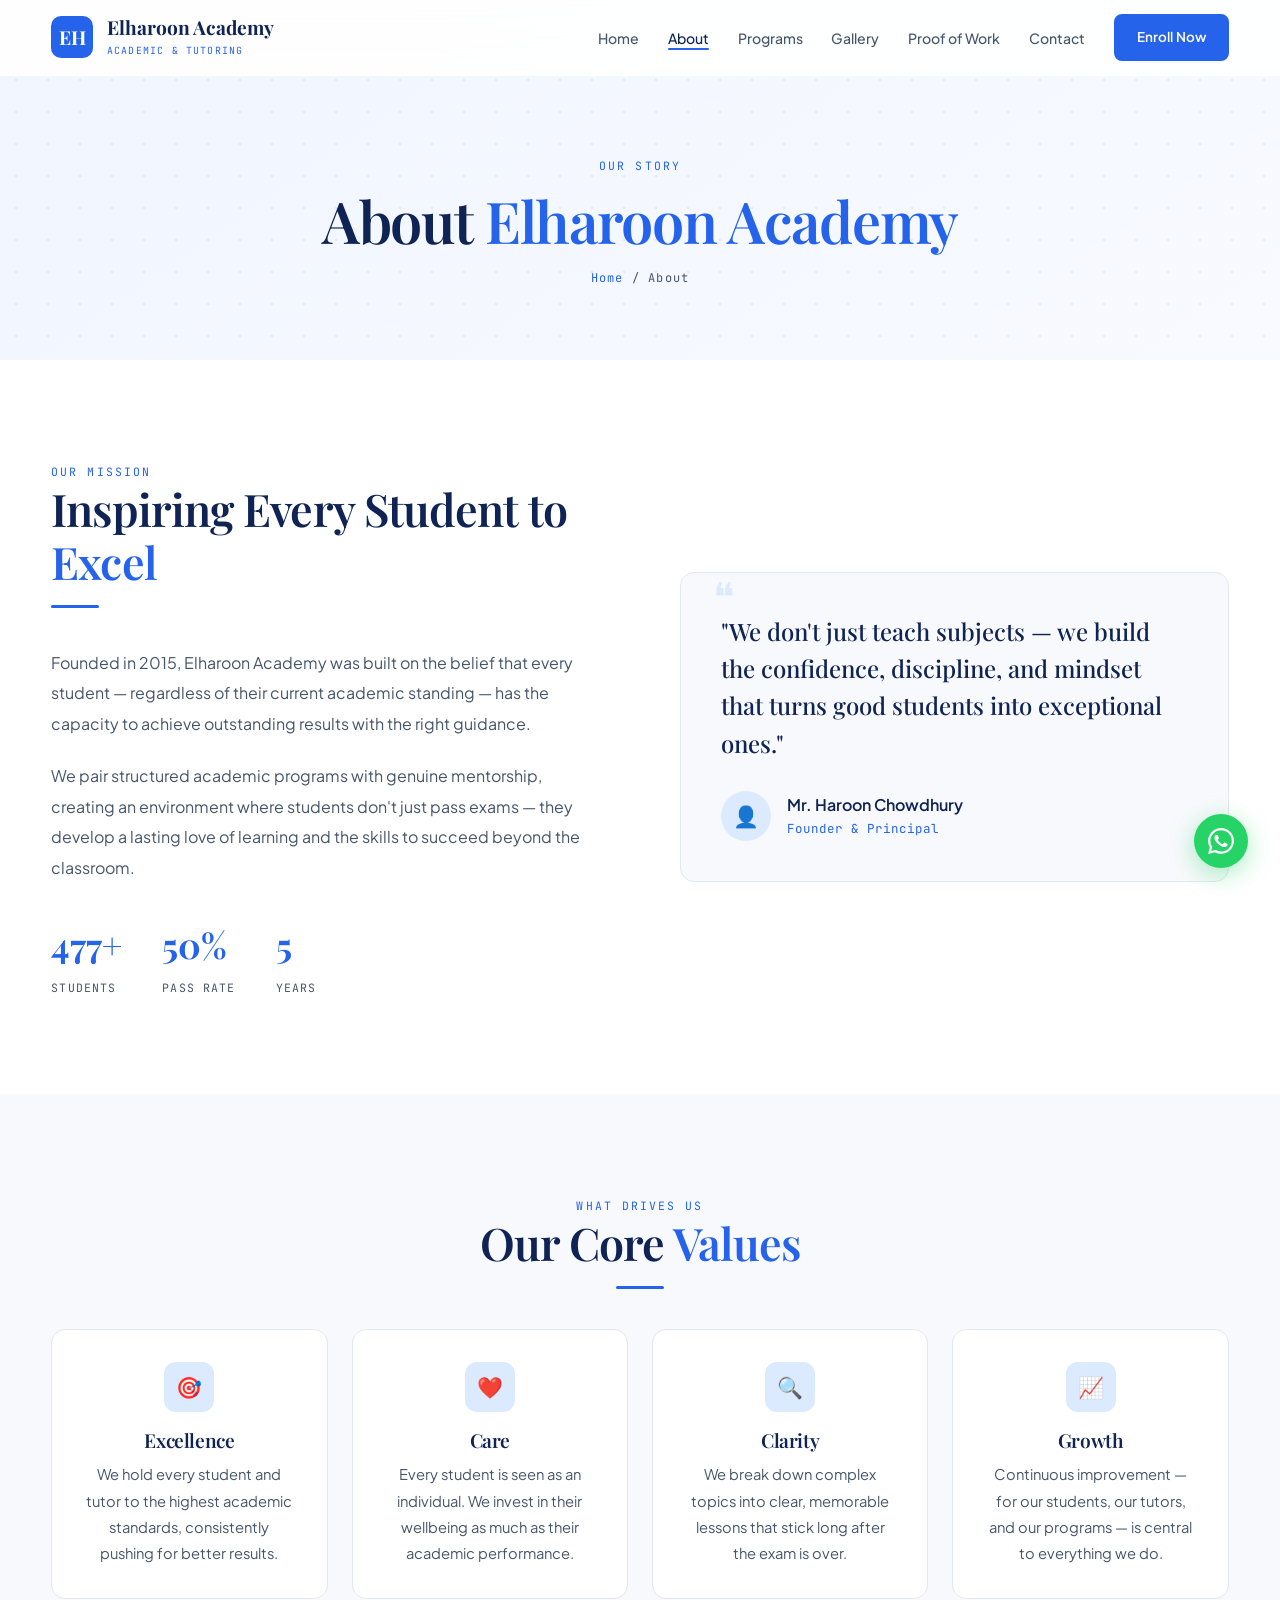
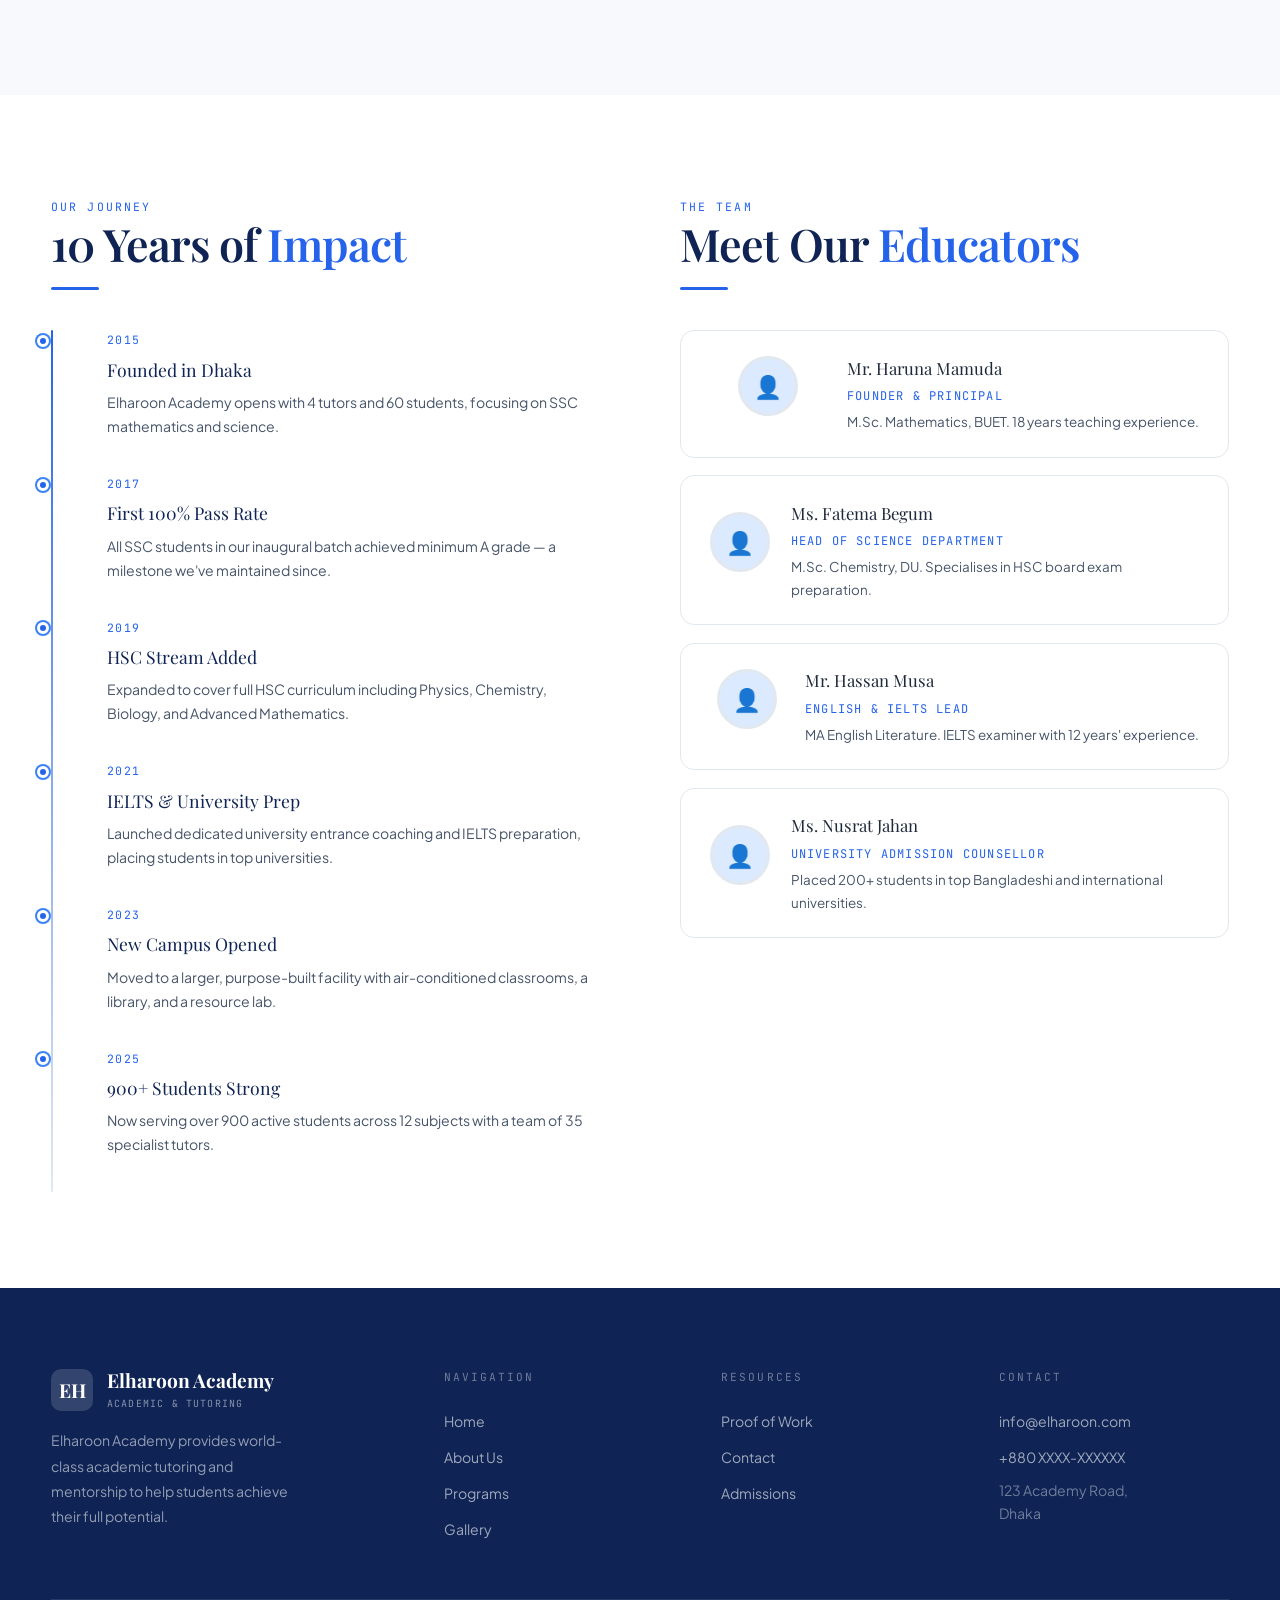
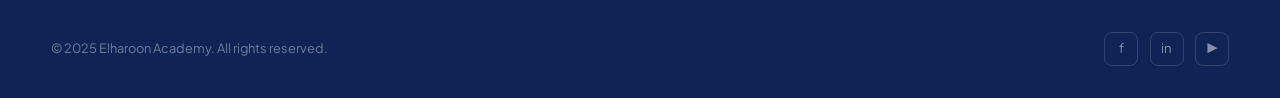
==== commit cb247141: "Update about.html" ====
--- a/about.html
+++ b/about.html
@@ -79,7 +79,7 @@
         <div style="display:flex;flex-direction:column;gap:1.1rem">
           <div class="card reveal" style="display:flex;align-items:center;gap:1.3rem;padding:1.4rem 1.8rem">
             <div class="team-avatar" style="width:60px;height:60px;font-size:1.4rem;flex-shrink:0">👤</div>
-            <div><div class="team-name" style="font-size:1.05rem">Mr. Haroon Chowdhury</div><div class="team-role">Founder &amp; Principal</div><div class="team-bio" style="font-size:.84rem;margin-top:.3rem">M.Sc. Mathematics, BUET. 18 years teaching experience.</div></div>
+            <div><div class="team-name" style="font-size:1.05rem">Mr. Haruna Mamuda</div><div class="team-role">Founder &amp; Principal</div><div class="team-bio" style="font-size:.84rem;margin-top:.3rem">M.Sc. Mathematics, BUET. 18 years teaching experience.</div></div>
           </div>
           <div class="card reveal" style="display:flex;align-items:center;gap:1.3rem;padding:1.4rem 1.8rem">
             <div class="team-avatar" style="width:60px;height:60px;font-size:1.4rem;flex-shrink:0">👤</div>
@@ -87,7 +87,7 @@
           </div>
           <div class="card reveal" style="display:flex;align-items:center;gap:1.3rem;padding:1.4rem 1.8rem">
             <div class="team-avatar" style="width:60px;height:60px;font-size:1.4rem;flex-shrink:0">👤</div>
-            <div><div class="team-name" style="font-size:1.05rem">Mr. Karim Hossain</div><div class="team-role">English &amp; IELTS Lead</div><div class="team-bio" style="font-size:.84rem;margin-top:.3rem">MA English Literature. IELTS examiner with 12 years' experience.</div></div>
+            <div><div class="team-name" style="font-size:1.05rem">Mr. Hassan Musa</div><div class="team-role">English &amp; IELTS Lead</div><div class="team-bio" style="font-size:.84rem;margin-top:.3rem">MA English Literature. IELTS examiner with 12 years' experience.</div></div>
           </div>
           <div class="card reveal" style="display:flex;align-items:center;gap:1.3rem;padding:1.4rem 1.8rem">
             <div class="team-avatar" style="width:60px;height:60px;font-size:1.4rem;flex-shrink:0">👤</div>
